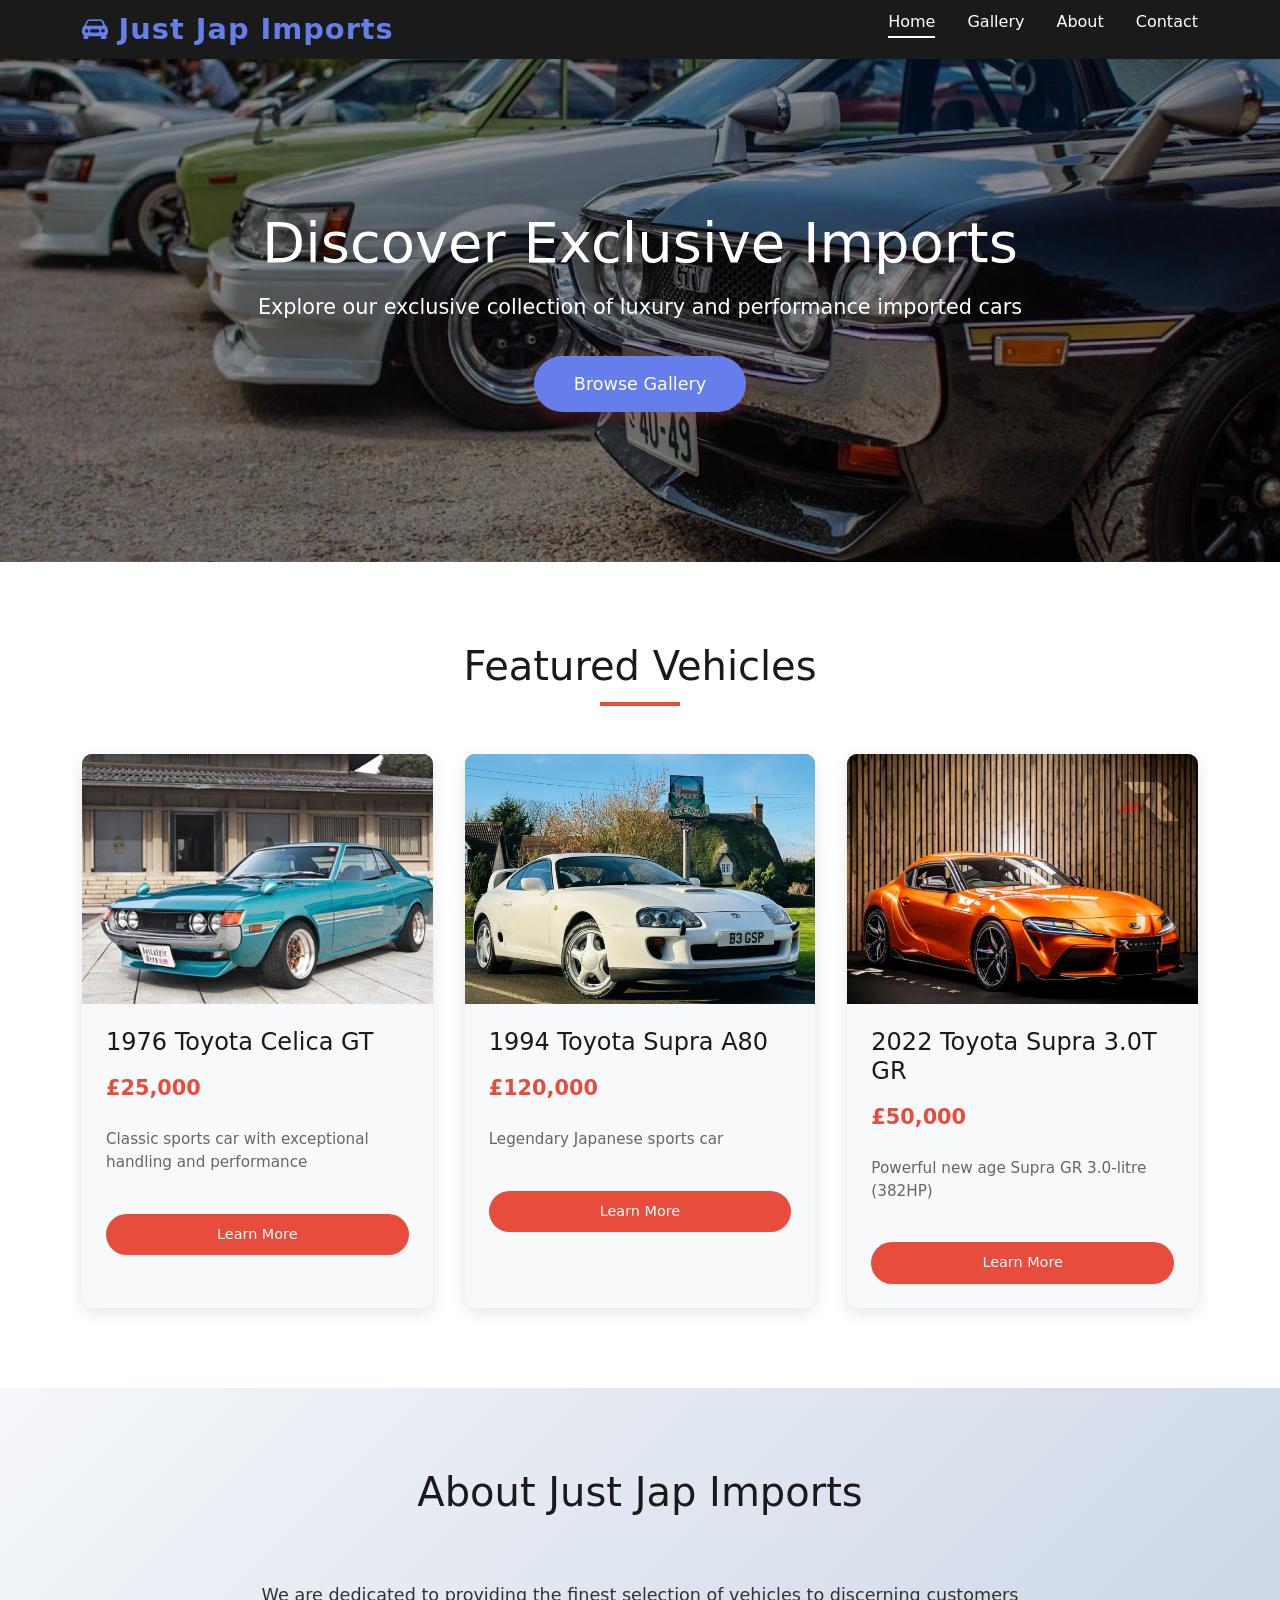
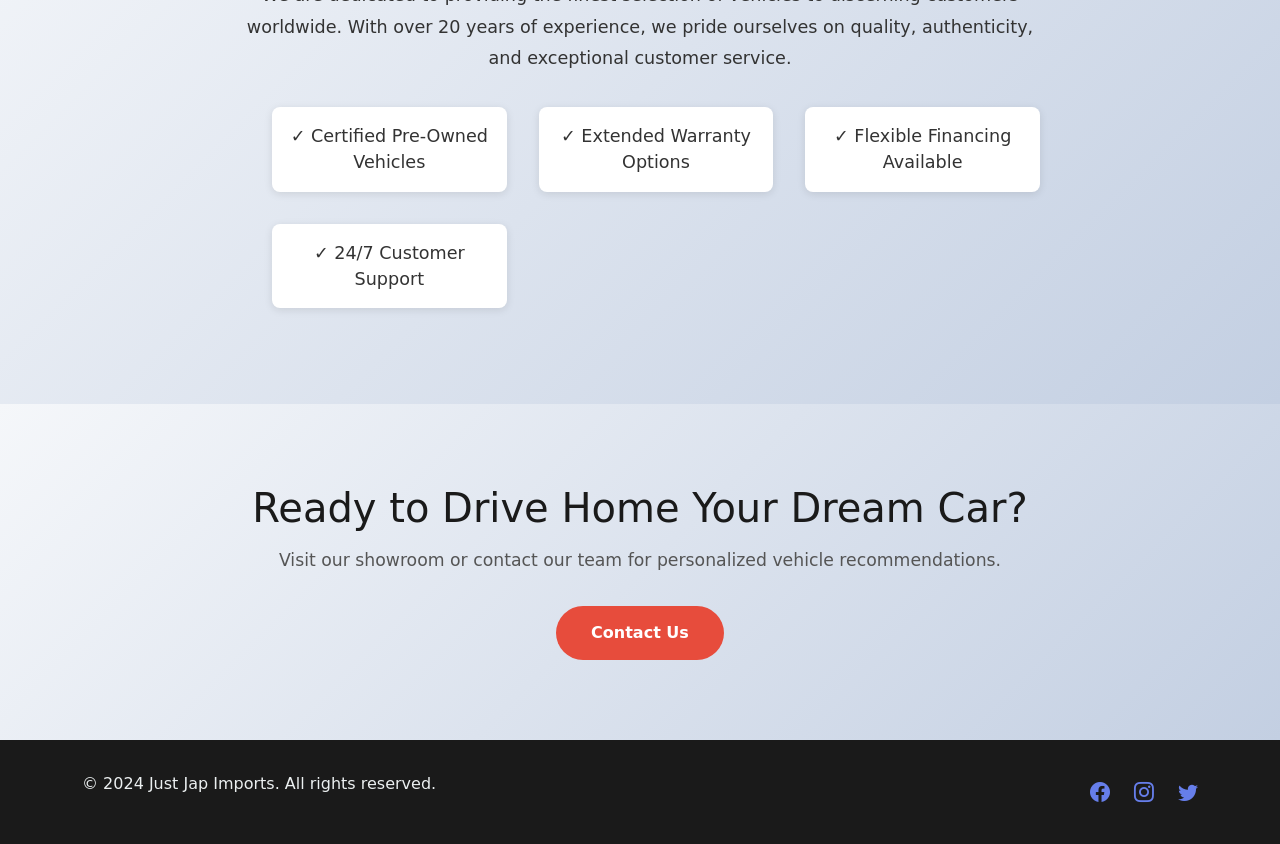
==== index.html @ 2c08352d "Initial commit" ====
<!DOCTYPE html>
<html lang="en">
<head>
    <meta charset="UTF-8">
    <meta name="viewport" content="width=device-width, initial-scale=1.0">
    <title>Just Jap Imports</title>
    <link rel="stylesheet" href="styles.css">
    <link href="https://cdn.jsdelivr.net/npm/bootstrap@5.3.8/dist/css/bootstrap.min.css" rel="stylesheet">
    <link rel="stylesheet" href="https://cdn.jsdelivr.net/npm/bootstrap-icons@1.11.3/font/bootstrap-icons.css">
</head>
<body>
    <nav class="navbar">
        <div class="container nav-wrap">
            <div class="logo"><i class="bi bi-car-front-fill"></i> Just Jap Imports</div>

            <button class="nav-toggle" type="button" aria-label="Toggle navigation">
                <i class="bi bi-list"></i>
            </button>

            <ul class="nav-links">
                <li><a href="index.html" class="active">Home</a></li>
                <li><a href="gallery.html">Gallery</a></li>
                <li><a href="#about">About</a></li>
                <li><a href="contact.html">Contact</a></li>
            </ul>
        </div>
    </nav>

    <section id="home" class="hero">
        <div class="hero-content">
            <h1>Discover Exclusive Imports</h1>
            <p>Explore our exclusive collection of luxury and performance imported cars</p>
            <a href="gallery.html" class="cta-button">Browse Gallery</a>
        </div>
    </section>

    <section class="cars">
        <div class="container">
            <h2>Featured Vehicles</h2>
            <div class="cars-grid">
                <div class="car-card">
                    <div class="car-image sports"></div>
                    <h3>1976 Toyota Celica GT</h3>
                    <p class="price">£25,000</p>
                    <p class="description">Classic sports car with exceptional handling and performance</p>
                    <a href="contact.html" class="learn-btn">Learn More</a>
                </div>

                <div class="car-card">
                    <div class="car-image sedan"></div>
                    <h3>1994 Toyota Supra A80</h3>
                    <p class="price">£120,000</p>
                    <p class="description">Legendary Japanese sports car</p>
                    <a href="contact.html" class="learn-btn">Learn More</a>
                </div>

                <div class="car-card">
                    <div class="car-image suv"></div>
                    <h3>2022 Toyota Supra 3.0T GR</h3>
                    <p class="price">£50,000</p>
                    <p class="description">Powerful new age Supra GR 3.0-litre (382HP) </p>
                    <a href="contact.html" class="learn-btn">Learn More</a>
                </div>
            </div>
        </div>
    </section>

    <section id="about" class="about">
        <div class="container">
            <h2>About Just Jap Imports</h2>
            <div class="about-content">
                <p>We are dedicated to providing the finest selection of vehicles to discerning customers worldwide. With over 20 years of experience, we pride ourselves on quality, authenticity, and exceptional customer service.</p>
                <ul class="features">
                    <li>✓ Certified Pre-Owned Vehicles</li>
                    <li>✓ Extended Warranty Options</li>
                    <li>✓ Flexible Financing Available</li>
                    <li>✓ 24/7 Customer Support</li>
                </ul>
            </div>
        </div>
    </section>

    <section class="contact-cta">
        <div class="container">
            <h2>Ready to Drive Home Your Dream Car?</h2>
            <p>Visit our showroom or contact our team for personalized vehicle recommendations.</p>
            <div class="cta-row">
                <a href="contact.html" class="secondary-button">Contact Us</a>
            </div>
        </div>
    </section>

    <footer class="footer">
        <div class="container">
            <p>&copy; 2024 Just Jap Imports. All rights reserved.</p>
            <div class="social-links">
                <a href="#" aria-label="Facebook" title="Facebook"><i class="bi bi-facebook" aria-hidden="true"></i></a>
                <a href="#" aria-label="Instagram" title="Instagram"><i class="bi bi-instagram" aria-hidden="true"></i></a>
                <a href="#" aria-label="Twitter" title="Twitter"><i class="bi bi-twitter" aria-hidden="true"></i></a>
            </div>
        </div>
    </footer>

    <script>
        const navToggle = document.querySelector('.nav-toggle');
        const navLinks = document.querySelector('.nav-links');

        if (navToggle && navLinks) {
            navToggle.addEventListener('click', () => {
                navLinks.classList.toggle('open');
            });
        }
    </script>

</body>
</html>
---- styles.css ----
/* ============================================
   Global Styles & Reset
   ============================================ */
* {
    margin: 0;
    padding: 0;
    box-sizing: border-box;
}

body {
    font-family: 'Segoe UI', Tahoma, Geneva, Verdana, sans-serif;
    line-height: 1.6;
    color: #333;
    background-color: #f8f9fa;
}

html {
    scroll-behavior: smooth;
}

.container {
    max-width: 1200px;
    margin: 0 auto;
    padding: 0 20px;
}

/* ============================================
   Navigation Bar
   ============================================ */
.navbar {
    background-color: #1a1a1a;
    padding: 1rem 0;
    position: sticky;
    top: 0;
    z-index: 100;
    box-shadow: 0 2px 10px rgba(0, 0, 0, 0.1);
}

.navbar .container {
    display: flex;
    justify-content: space-between;
    align-items: center;
}

.nav-wrap {
    position: relative;
}

.logo {
    font-size: 1.8rem;
    font-weight: bold;
    color: #667eea;
    letter-spacing: 1px;
    display: flex;
    align-items: center;
    gap: 0.6rem;
}

.logo i {
    font-size: 1.6rem;
    color: #667eea;
}

.nav-toggle {
    display: none;
    background: transparent;
    border: 1px solid rgba(255,255,255,0.5);
    color: #fff;
    font-size: 1.8rem;
    border-radius: 6px;
    width: 44px;
    height: 44px;
    padding: 0;
    cursor: pointer;
}

.nav-links {
    display: flex;
    list-style: none;
    gap: 2rem;
}

.nav-links a {
    color: #fff;
    text-decoration: none;
    font-weight: 500;
    transition: color 0.3s ease;
}

.nav-links a:hover {
    color: #667eea;
}

/* ============================================
   Hero Section
   ============================================ */
.hero {
    background-image: linear-gradient(rgba(0, 0, 0, 0.42), rgba(0, 0, 0, 0.42)), url("images/banner.jpg");
    background-position: center;
    background-size: cover;
    background-repeat: no-repeat;
    color: white;
    padding: 150px 20px;
    text-align: center;
    min-height: 500px;
    display: flex;
    align-items: center;
    justify-content: center;
}

.hero-content h1 {
    font-size: 3.5rem;
    margin-bottom: 1rem;
    animation: slideDown 0.8s ease;
}

.hero-content p {
    font-size: 1.3rem;
    margin-bottom: 2rem;
    opacity: 0.95;
    animation: slideUp 0.8s ease 0.2s both;
}

.cta-button {
    background-color: #667eea;
    color: white;
    border: none;
    padding: 15px 40px;
    font-size: 1.1rem;
    border-radius: 50px;
    cursor: pointer;
    transition: all 0.3s ease;
    box-shadow: 0 4px 15px rgba(231, 76, 60, 0.3);
    animation: slideUp 0.8s ease 0.4s both;
}

.cta-button:hover {
    background-color: #667eea;
    transform: translateY(-3px);
    box-shadow: 0 6px 20px #667eea;
}

/* ============================================
   Featured Cars Section
   ============================================ */
.cars {
    padding: 80px 0;
    background-color: #fff;
}

.cars h2,
.about h2,
.contact h2 {
    text-align: center;
    font-size: 2.5rem;
    margin-bottom: 3rem;
    color: #1a1a1a;
    position: relative;
    padding-bottom: 1rem;
}

.cars h2::after {
    content: '';
    width: 80px;
    height: 4px;
    background-color: #e74c3c;
    position: absolute;
    bottom: 0;
    left: 50%;
    transform: translateX(-50%);
}

.cars-grid {
    display: grid;
    grid-template-columns: repeat(auto-fit, minmax(300px, 1fr));
    gap: 2rem;
}

.car-card {
    background: #f8f9fa;
    border-radius: 10px;
    overflow: hidden;
    transition: all 0.3s ease;
    box-shadow: 0 5px 15px rgba(0, 0, 0, 0.1);
}

.car-card:hover {
    transform: translateY(-10px);
    box-shadow: 0 10px 30px rgba(0, 0, 0, 0.15);
}

.car-image {
    width: 100%;
    height: 250px;
    background: linear-gradient(135deg, #667eea 0%, #764ba2 100%);
    display: flex;
    align-items: center;
    justify-content: center;
    font-size: 3rem;
    color: white;
    position: relative;
    overflow: hidden;
}

.car-image::before {
    content: '';
    position: absolute;
    inset: 0;
    background: url("images/celicagt.jpg") center / cover no-repeat;
}

.car-image.sedan::before {
    background-image: url("images/1994toyotasupraa80.webp");
}

.car-image.suv::before {
    background-image: url("images/2022supra.webp");
}

.car-card h3 {
    padding: 1.5rem 1.5rem 0.5rem;
    font-size: 1.5rem;
    color: #1a1a1a;
}

.car-card .price {
    padding: 0 1.5rem;
    font-size: 1.3rem;
    font-weight: bold;
    color: #e74c3c;
}

.car-card .description {
    padding: 0.5rem 1.5rem 1.5rem;
    color: #666;
    font-size: 0.95rem;
}

.learn-btn {
    display: inline-block;
    margin: 0 1.5rem 1.5rem;
    padding: 10px 25px;
    background-color: #e74c3c;
    color: white;
    border: none;
    border-radius: 25px;
    cursor: pointer;
    font-size: 0.9rem;
    transition: all 0.3s ease;
    width: calc(100% - 3rem);
    text-align: center;
    text-decoration: none;
}

.learn-btn:hover {
    background-color: #c0392b;
    transform: scale(1.05);
}

/* ============================================
   About Section
   ============================================ */
.about {
    padding: 80px 0;
    background: linear-gradient(135deg, #f5f7fa 0%, #c3cfe2 100%);
}

.about h2::after,
.contact h2::after {
    background-color: #667eea;
}

.about-content {
    text-align: center;
    max-width: 800px;
    margin: 0 auto;
}

.about-content p {
    font-size: 1.1rem;
    line-height: 1.8;
    color: #333;
    margin-bottom: 2rem;
}

.features {
    list-style: none;
    display: grid;
    grid-template-columns: repeat(auto-fit, minmax(200px, 1fr));
    gap: 2rem;
    margin-top: 2rem;
}

.features li {
    font-size: 1.1rem;
    color: #333;
    font-weight: 500;
    padding: 1rem;
    background: white;
    border-radius: 8px;
    box-shadow: 0 2px 8px rgba(0, 0, 0, 0.1);
}

/* ============================================
   Contact Section
   ============================================ */
.contact {
    padding: 80px 0;
    background-color: #fff;
}

.contact-content {
    display: grid;
    grid-template-columns: 1fr 1fr;
    gap: 3rem;
    max-width: 1000px;
    margin: 0 auto;
}

.contact-form {
    display: flex;
    flex-direction: column;
    gap: 1rem;
}

.contact-form input,
.contact-form textarea {
    padding: 12px 15px;
    border: 2px solid #e8e8e8;
    border-radius: 5px;
    font-family: inherit;
    font-size: 1rem;
    transition: border-color 0.3s ease;
}

.contact-form input:focus,
.contact-form textarea:focus {
    outline: none;
    border-color: #667eea;
}

.submit-btn {
    padding: 12px 30px;
    background-color: #667eea;
    color: white;
    border: none;
    border-radius: 5px;
    font-size: 1.1rem;
    font-weight: bold;
    cursor: pointer;
    transition: all 0.3s ease;
}

.submit-btn:hover {
    background-color: #5568d3;
    transform: translateY(-2px);
    box-shadow: 0 5px 15px rgba(102, 126, 234, 0.3);
}

.contact-info {
    display: flex;
    flex-direction: column;
    gap: 2rem;
}

.info-item h4 {
    font-size: 1.2rem;
    margin-bottom: 0.5rem;
    color: #667eea;
}

.info-item p {
    color: #666;
    font-size: 1rem;
}

/* ============================================
   Footer
   ============================================ */
.footer {
    background-color: #1a1a1a;
    color: #ecf0f1;
    padding: 2rem 0;
    text-align: center;
}

.footer .container {
    display: flex;
    justify-content: space-between;
    align-items: center;
    flex-wrap: wrap;
    gap: 1rem;
}

.social-links {
    display: flex;
    gap: 1.5rem;
}

.social-links a {
    color: #667eea;
    font-size: 1.25rem;
    text-decoration: none;
    transition: color 0.3s ease;
}

.social-links a:hover {
    color: #764ba2;
}

/* ============================================
   Animations
   ============================================ */
@keyframes slideDown {
    from {
        opacity: 0;
        transform: translateY(-30px);
    }
    to {
        opacity: 1;
        transform: translateY(0);
    }
}

@keyframes slideUp {
    from {
        opacity: 0;
        transform: translateY(30px);
    }
    to {
        opacity: 1;
        transform: translateY(0);
    }
}

.nav-links a.active {
    color: #fff;
    border-bottom: 2px solid #fff;
    padding-bottom: 5px;
}

.cta-button,
.secondary-button,
.submit-btn {
    display: inline-block;
    text-decoration: none;
    text-align: center;
}

.contact-cta {
    padding: 80px 0;
    text-align: center;
    background: linear-gradient(135deg, #f5f7fa 0%, #c3cfe2 100%);
}

.contact-cta h2 {
    font-size: 2.5rem;
    margin-bottom: 1rem;
    color: #1a1a1a;
}

.contact-cta p {
    color: #555;
    margin-bottom: 2rem;
    font-size: 1.08rem;
}

.cta-row {
    display: flex;
    justify-content: center;
}

.secondary-button {
    background-color: #e74c3c;
    color: white;
    padding: 15px 35px;
    border-radius: 50px;
    font-weight: 600;
    transition: all 0.3s ease;
}

.secondary-button:hover {
    background-color: #c0392b;
    transform: translateY(-3px);
}

.page-header {
    background: linear-gradient(135deg, #667eea 0%, #764ba2 100%);
    color: white;
    padding: 100px 20px 80px;
    text-align: center;
}

.page-header h1 {
    font-size: 3rem;
    margin-bottom: 0.75rem;
}

.page-header p {
    font-size: 1.1rem;
    opacity: 0.95;
}

.gallery-page {
    padding: 80px 0;
    background-color: #fff;
}

.gallery-grid {
    display: grid;
    grid-template-columns: repeat(auto-fit, minmax(300px, 1fr));
    gap: 2rem;
}

.gallery-card {
    background: #f8f9fa;
    border-radius: 12px;
    overflow: hidden;
    box-shadow: 0 5px 15px rgba(0, 0, 0, 0.08);
}

.gallery-card .car-image {
    height: 220px;
}

.contact-page {
    padding: 80px 0;
    background-color: #fff;
}

.contact-page .contact-content {
    display: grid;
    grid-template-columns: 1.1fr 0.9fr;
    gap: 3rem;
    max-width: 1000px;
    margin: 0 auto;
}

.contact-page .info-item {
    background: #f8f9fa;
    padding: 1.5rem;
    border-radius: 10px;
    box-shadow: 0 3px 12px rgba(0, 0, 0, 0.05);
}

.contact-page .location-card {
    padding: 2rem;
    background: linear-gradient(135deg, #f5f7fa 0%, #c3cfe2 100%);
    border-radius: 12px;
}

.contact-page .phone-number {
    font-size: 1.7rem;
    font-weight: 700;
    color: #1a1a1a;
    margin-top: 0.5rem;
}

.contact-page .location-details {
    margin-top: 0.75rem;
    color: #444;
    line-height: 1.8;
}

@media (max-width: 768px) {
    .navbar .container {
        flex-direction: row;
        gap: 1rem;
        flex-wrap: wrap;
    }

    .nav-toggle {
        display: inline-flex;
        align-items: center;
        justify-content: center;
    }

    .nav-links {
        display: none;
        width: 100%;
        flex-direction: column;
        gap: 0.8rem;
        padding-top: 0.5rem;
        text-align: center;
    }

    .nav-links.open {
        display: flex;
    }

    .hero-content h1 {
        font-size: 2rem;
    }

    .hero-content p {
        font-size: 1rem;
    }

    .hero {
        padding: 80px 20px;
        min-height: 350px;
    }

    .cars-grid,
    .gallery-grid {
        grid-template-columns: 1fr;
    }

    .contact-content,
    .contact-page .contact-content {
        grid-template-columns: 1fr;
        gap: 2rem;
    }

    .cars h2,
    .about h2,
    .contact h2,
    .contact-cta h2 {
        font-size: 2rem;
    }

    .footer .container {
        flex-direction: column;
    }
}

@media (max-width: 480px) {
    .logo {
        font-size: 1.3rem;
    }

    .nav-links {
        flex-direction: column;
        gap: 0.5rem;
    }

    .hero-content h1 {
        font-size: 1.5rem;
    }

    .cta-button,
    .secondary-button {
        padding: 10px 25px;
        font-size: 0.9rem;
    }

    .page-header h1 {
        font-size: 2.2rem;
    }
}
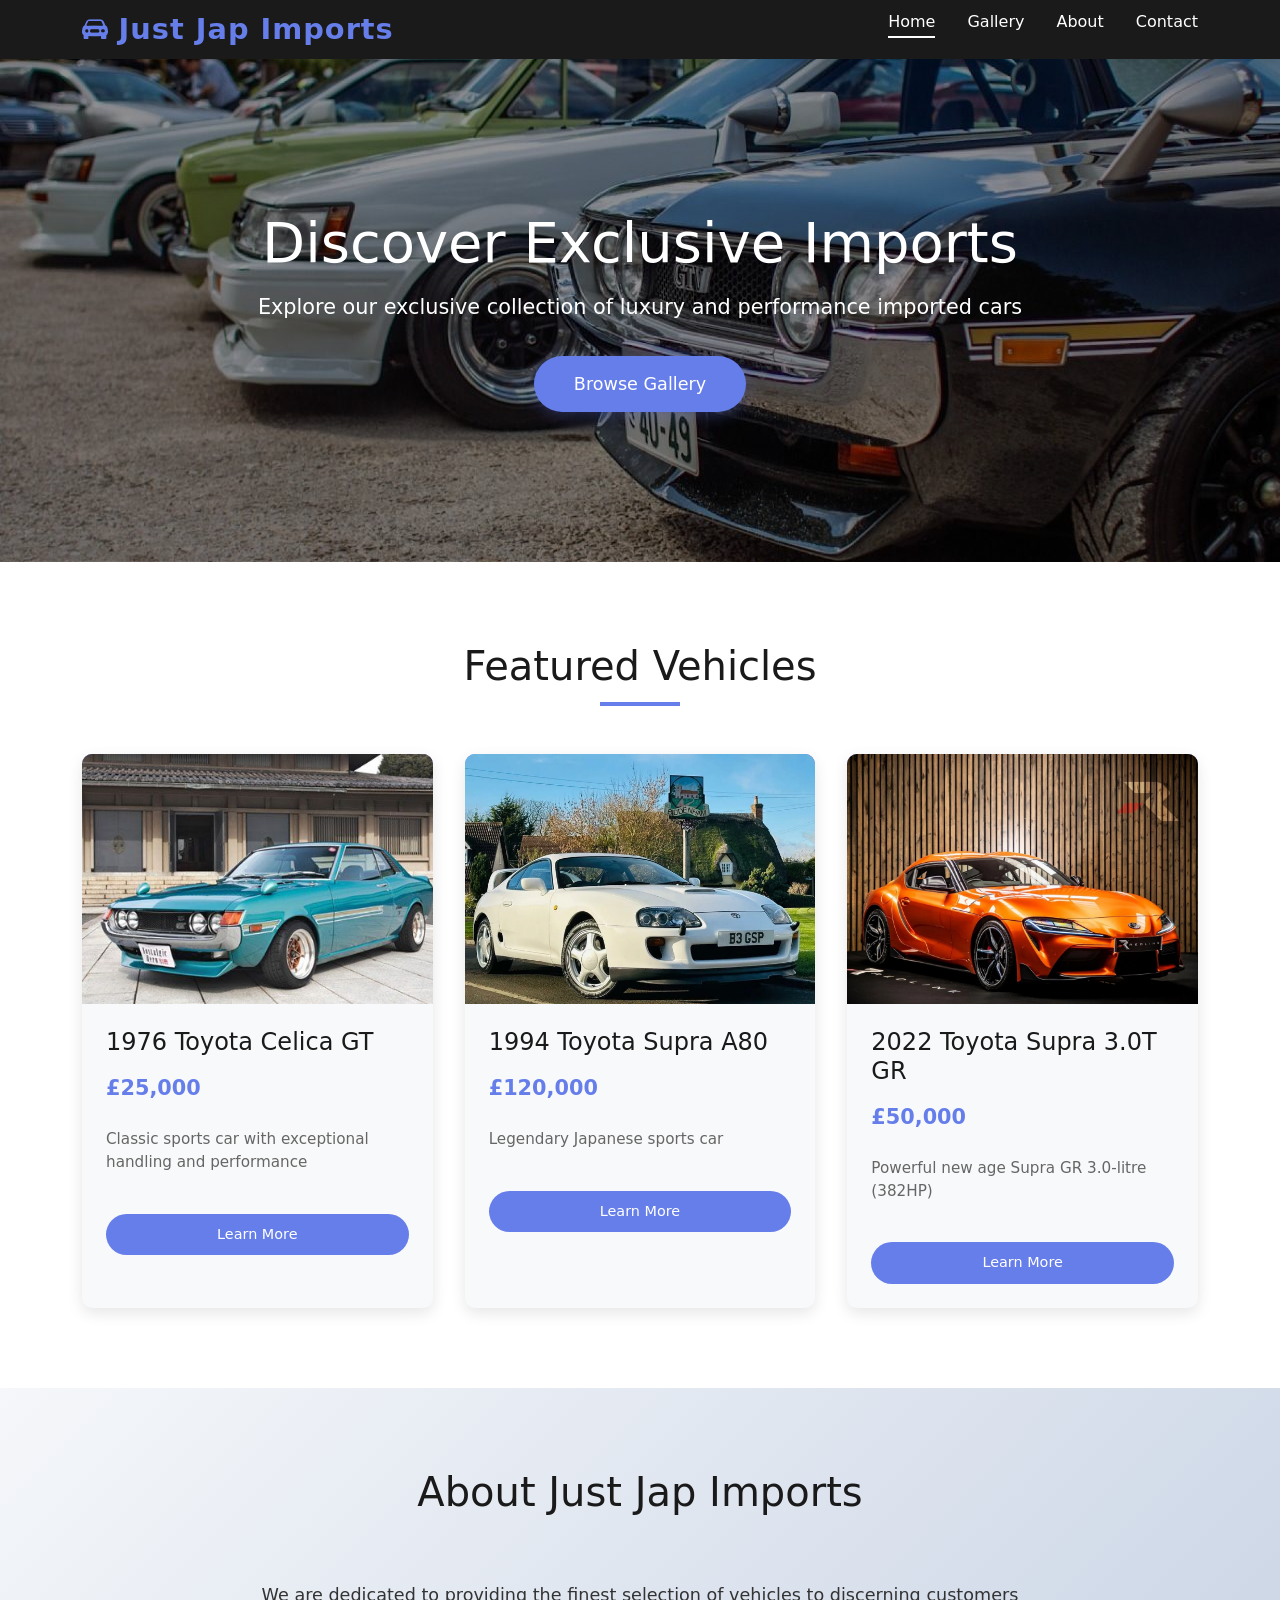
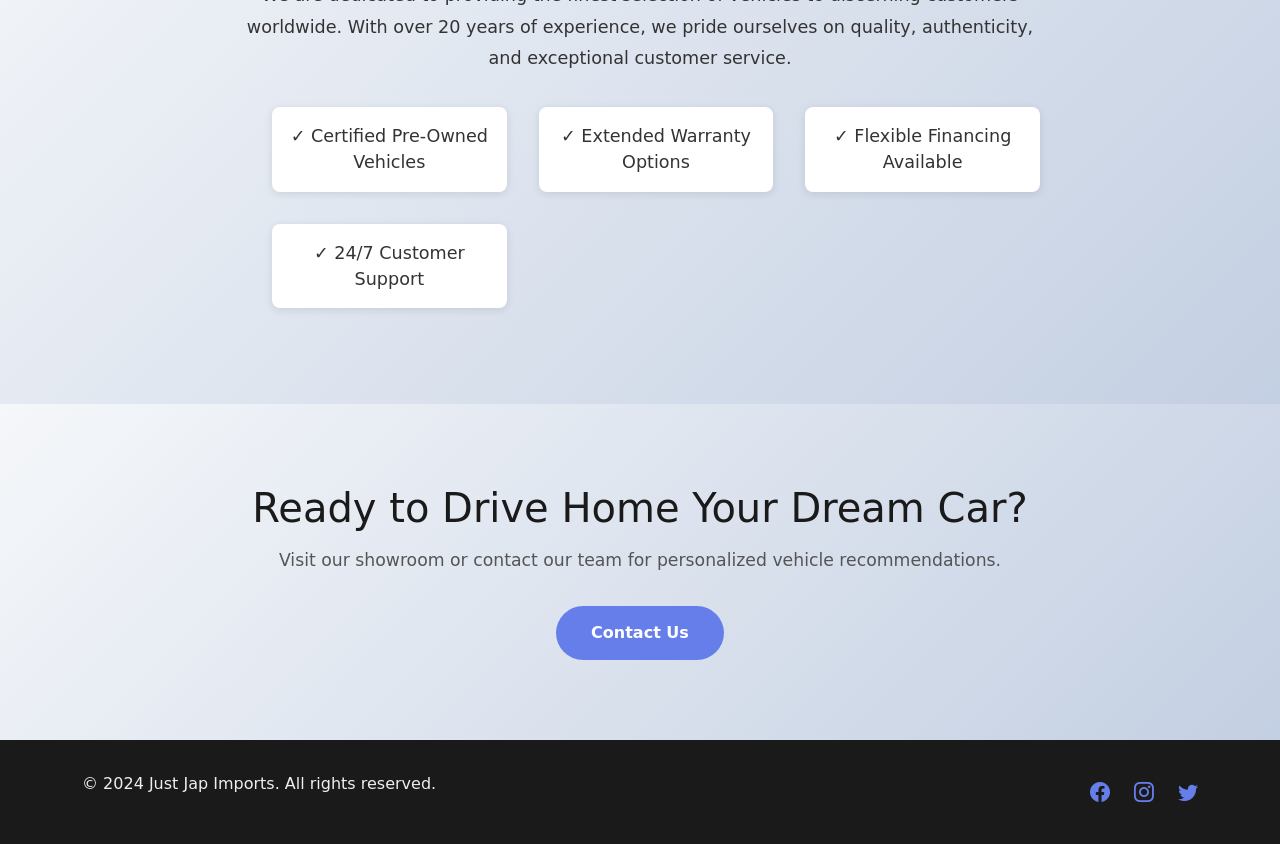
==== commit ed849a5c: "updated gallery to house rotating images" ====
--- a/index.html
+++ b/index.html
@@ -13,9 +13,10 @@
         <div class="container nav-wrap">
             <div class="logo"><i class="bi bi-car-front-fill"></i> Just Jap Imports</div>
 
-            <button class="nav-toggle" type="button" aria-label="Toggle navigation">
+            <input class="nav-toggle-input" type="checkbox" id="nav-toggle-home">
+            <label class="nav-toggle" for="nav-toggle-home" aria-label="Toggle navigation">
                 <i class="bi bi-list"></i>
-            </button>
+            </label>
 
             <ul class="nav-links">
                 <li><a href="index.html" class="active">Home</a></li>
@@ -101,16 +102,5 @@
         </div>
     </footer>
 
-    <script>
-        const navToggle = document.querySelector('.nav-toggle');
-        const navLinks = document.querySelector('.nav-links');
-
-        if (navToggle && navLinks) {
-            navToggle.addEventListener('click', () => {
-                navLinks.classList.toggle('open');
-            });
-        }
-    </script>
-
 </body>
 </html>
--- a/styles.css
+++ b/styles.css
@@ -72,6 +72,10 @@
     height: 44px;
     padding: 0;
     cursor: pointer;
+}
+
+.nav-toggle-input {
+    display: none;
 }
 
 .nav-links {
@@ -130,7 +134,7 @@
     border-radius: 50px;
     cursor: pointer;
     transition: all 0.3s ease;
-    box-shadow: 0 4px 15px rgba(231, 76, 60, 0.3);
+    box-shadow: 0 4px 15px rgba(102, 126, 234, 0.3);
     animation: slideUp 0.8s ease 0.4s both;
 }
 
@@ -163,7 +167,7 @@
     content: '';
     width: 80px;
     height: 4px;
-    background-color: #e74c3c;
+    background-color: #667eea;
     position: absolute;
     bottom: 0;
     left: 50%;
@@ -217,6 +221,141 @@
     background-image: url("images/2022supra.webp");
 }
 
+.velocity-sports::before {
+    display: none;
+}
+
+.velocity-sports {
+    cursor: pointer;
+}
+
+.rotation-control {
+    position: absolute;
+    top: 50%;
+    z-index: 2;
+    width: 38px;
+    height: 38px;
+    border: 1px solid rgba(255, 255, 255, 0.8);
+    border-radius: 50%;
+    background: rgba(26, 26, 26, 0.65);
+    color: #fff;
+    font-size: 1.5rem;
+    line-height: 1;
+    cursor: pointer;
+    display: none;
+    transform: translateY(-50%);
+    transition: background-color 0.3s ease, color 0.3s ease;
+}
+
+.rotation-control:hover,
+.rotation-control:focus-visible {
+    background: #667eea;
+    color: #fff;
+    outline: none;
+}
+
+.rotation-prev {
+    left: 12px;
+}
+
+.rotation-next {
+    right: 12px;
+}
+
+.gallery-radio {
+    display: none;
+}
+
+.gallery-radio:checked ~ .rotation-image {
+    opacity: 0;
+}
+
+.gallery-radio:checked ~ .rotation-image.image-1,
+.gallery-radio:checked ~ .rotation-image.image-2,
+.gallery-radio:checked ~ .rotation-image.image-3,
+.gallery-radio:checked ~ .rotation-image.image-4,
+.gallery-radio:checked ~ .rotation-image.image-5,
+.gallery-radio:checked ~ .rotation-image.image-6 {
+    opacity: 0;
+}
+
+#velocity-1:checked ~ .image-1,
+#velocity-2:checked ~ .image-2,
+#velocity-3:checked ~ .image-3,
+#velocity-4:checked ~ .image-4,
+#velocity-5:checked ~ .image-5,
+#sedan-1:checked ~ .image-1,
+#sedan-2:checked ~ .image-2,
+#sedan-3:checked ~ .image-3,
+#sedan-4:checked ~ .image-4,
+#sedan-5:checked ~ .image-5,
+#sedan-6:checked ~ .image-6 {
+    opacity: 1;
+}
+
+#suv-1:checked ~ .image-1,
+#suv-2:checked ~ .image-2,
+#suv-3:checked ~ .image-3,
+#suv-4:checked ~ .image-4,
+#suv-5:checked ~ .image-5,
+#suv-6:checked ~ .image-6 {
+    opacity: 1;
+}
+
+#velocity-1:checked ~ .next-1,
+#velocity-2:checked ~ .next-2,
+#velocity-3:checked ~ .next-3,
+#velocity-4:checked ~ .next-4,
+#velocity-5:checked ~ .next-5,
+#velocity-1:checked ~ .prev-1,
+#velocity-2:checked ~ .prev-2,
+#velocity-3:checked ~ .prev-3,
+#velocity-4:checked ~ .prev-4,
+#velocity-5:checked ~ .prev-5,
+#sedan-1:checked ~ .next-1,
+#sedan-2:checked ~ .next-2,
+#sedan-3:checked ~ .next-3,
+#sedan-4:checked ~ .next-4,
+#sedan-5:checked ~ .next-5,
+#sedan-6:checked ~ .next-6,
+#sedan-1:checked ~ .prev-1,
+#sedan-2:checked ~ .prev-2,
+#sedan-3:checked ~ .prev-3,
+#sedan-4:checked ~ .prev-4,
+#sedan-5:checked ~ .prev-5,
+#sedan-6:checked ~ .prev-6 {
+    display: block;
+}
+
+#suv-1:checked ~ .next-1,
+#suv-2:checked ~ .next-2,
+#suv-3:checked ~ .next-3,
+#suv-4:checked ~ .next-4,
+#suv-5:checked ~ .next-5,
+#suv-6:checked ~ .next-6,
+#suv-1:checked ~ .prev-1,
+#suv-2:checked ~ .prev-2,
+#suv-3:checked ~ .prev-3,
+#suv-4:checked ~ .prev-4,
+#suv-5:checked ~ .prev-5,
+#suv-6:checked ~ .prev-6 {
+    display: block;
+}
+
+.rotation-image {
+    position: absolute;
+    inset: 0;
+    width: 100%;
+    height: 100%;
+    object-fit: cover;
+    opacity: 0;
+    transition: opacity 0.4s ease;
+}
+
+.rotation-image.active {
+    opacity: 1;
+}
+
 .car-card h3 {
     padding: 1.5rem 1.5rem 0.5rem;
     font-size: 1.5rem;
@@ -227,7 +366,7 @@
     padding: 0 1.5rem;
     font-size: 1.3rem;
     font-weight: bold;
-    color: #e74c3c;
+    color: #667eea;
 }
 
 .car-card .description {
@@ -240,7 +379,7 @@
     display: inline-block;
     margin: 0 1.5rem 1.5rem;
     padding: 10px 25px;
-    background-color: #e74c3c;
+    background-color: #667eea;
     color: white;
     border: none;
     border-radius: 25px;
@@ -253,7 +392,7 @@
 }
 
 .learn-btn:hover {
-    background-color: #c0392b;
+    background-color: #5568d3;
     transform: scale(1.05);
 }
 
@@ -471,7 +610,7 @@
 }
 
 .secondary-button {
-    background-color: #e74c3c;
+    background-color: #667eea;
     color: white;
     padding: 15px 35px;
     border-radius: 50px;
@@ -480,7 +619,7 @@
 }
 
 .secondary-button:hover {
-    background-color: #c0392b;
+    background-color: #5568d3;
     transform: translateY(-3px);
 }
 
@@ -584,7 +723,7 @@
         text-align: center;
     }
 
-    .nav-links.open {
+    .nav-toggle-input:checked ~ .nav-links {
         display: flex;
     }
 
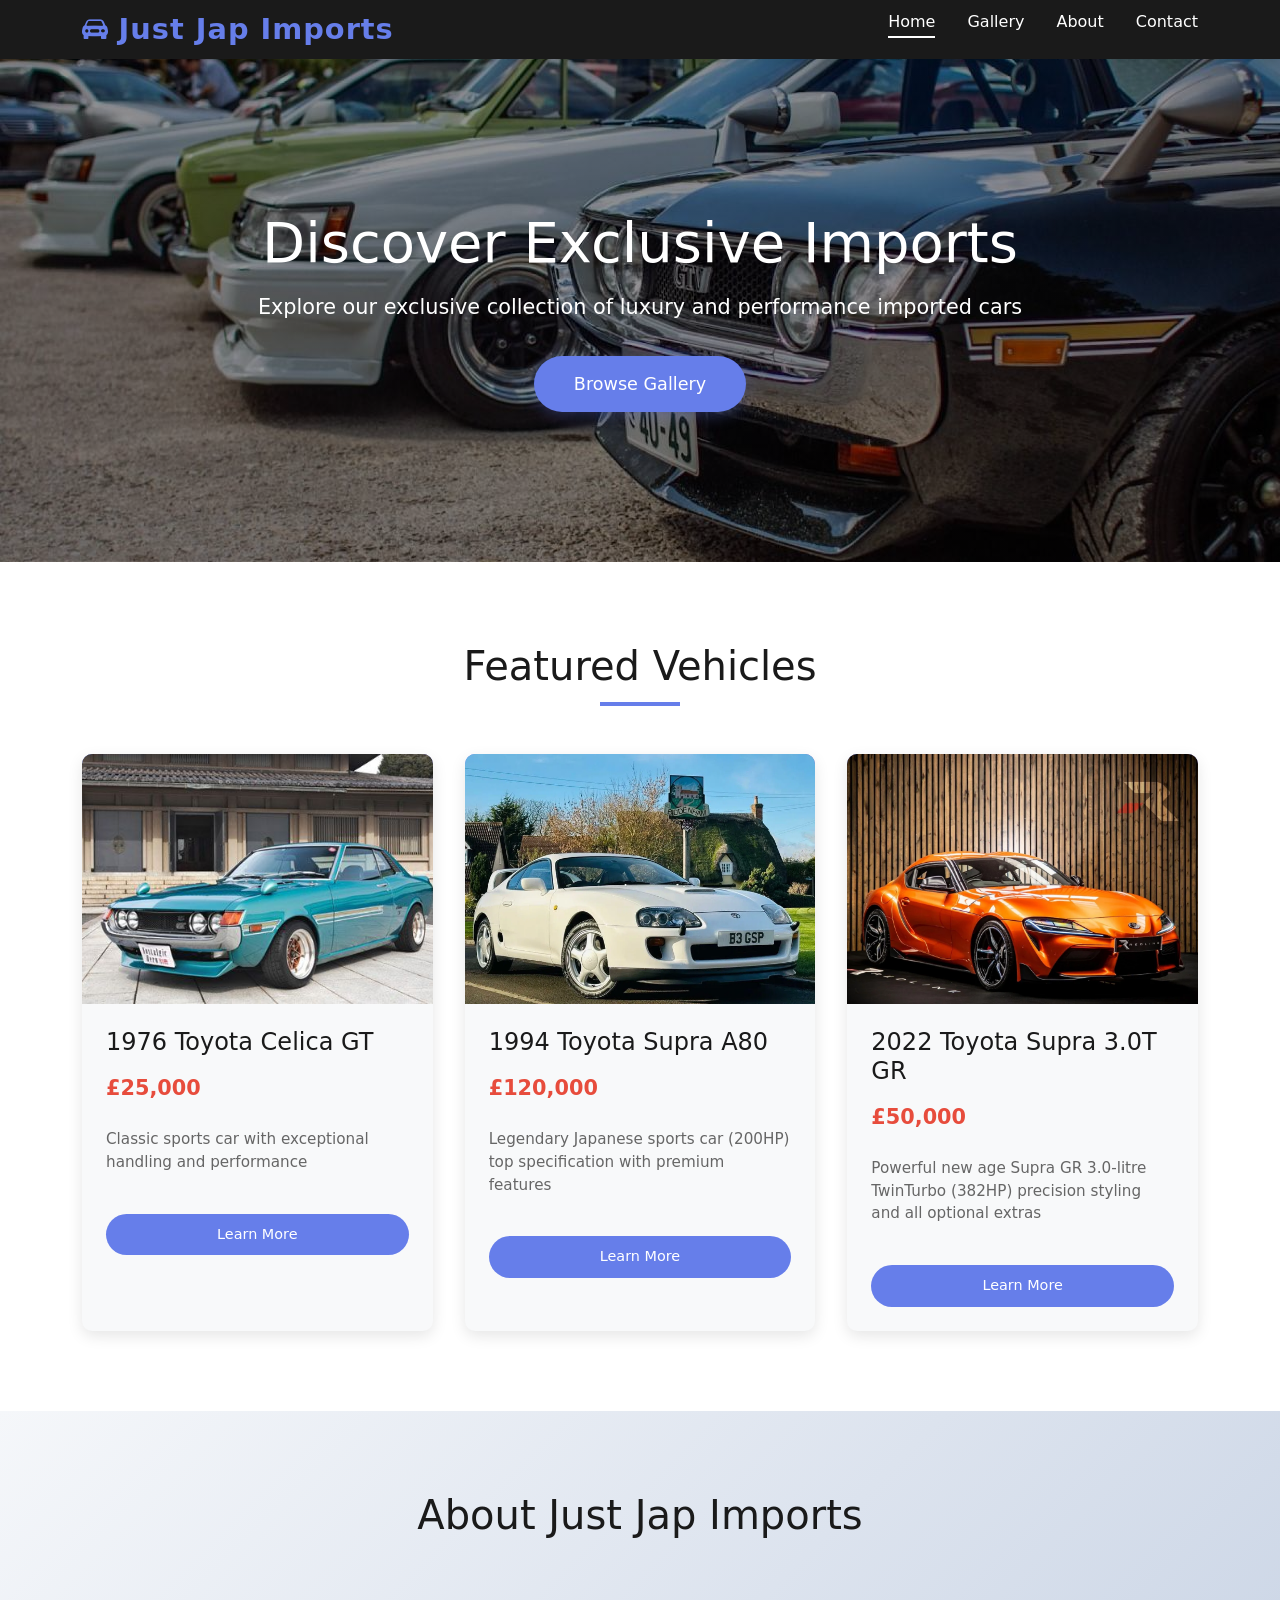
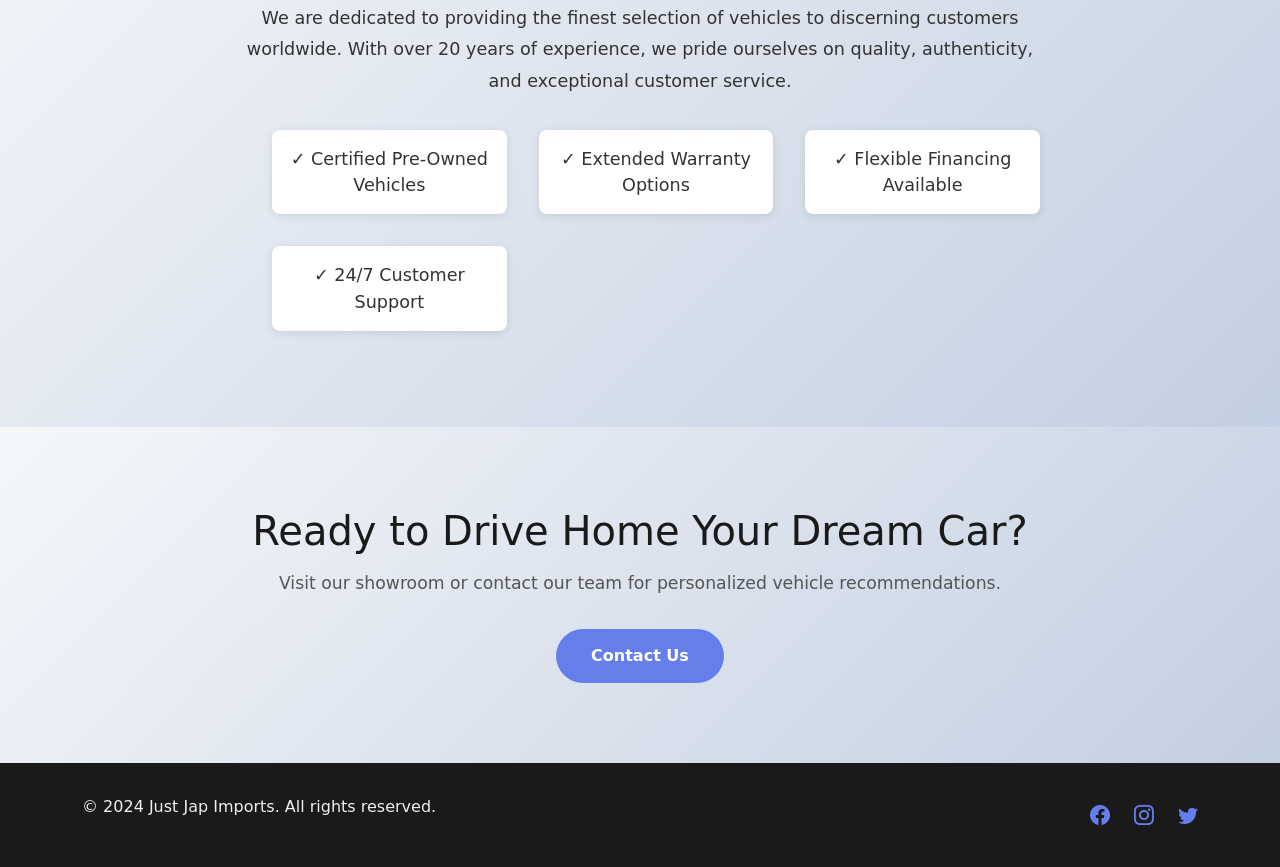
==== commit 0e02e240: "added rotating images in suv class" ====
--- a/index.html
+++ b/index.html
@@ -51,7 +51,7 @@
                     <div class="car-image sedan"></div>
                     <h3>1994 Toyota Supra A80</h3>
                     <p class="price">£120,000</p>
-                    <p class="description">Legendary Japanese sports car</p>
+                    <p class="description">Legendary Japanese sports car (200HP) top specification with premium features</p>
                     <a href="contact.html" class="learn-btn">Learn More</a>
                 </div>
 
@@ -59,7 +59,7 @@
                     <div class="car-image suv"></div>
                     <h3>2022 Toyota Supra 3.0T GR</h3>
                     <p class="price">£50,000</p>
-                    <p class="description">Powerful new age Supra GR 3.0-litre (382HP) </p>
+                    <p class="description">Powerful new age Supra GR 3.0-litre TwinTurbo (382HP) precision styling and all optional extras </p>
                     <a href="contact.html" class="learn-btn">Learn More</a>
                 </div>
             </div>
--- a/styles.css
+++ b/styles.css
@@ -222,6 +222,14 @@
 }
 
 .velocity-sports::before {
+    display: none;
+}
+
+.sedan-gallery::before {
+    display: none;
+}
+
+.suv-gallery::before {
     display: none;
 }
 
@@ -366,7 +374,7 @@
     padding: 0 1.5rem;
     font-size: 1.3rem;
     font-weight: bold;
-    color: #667eea;
+    color: #e74c3c;
 }
 
 .car-card .description {
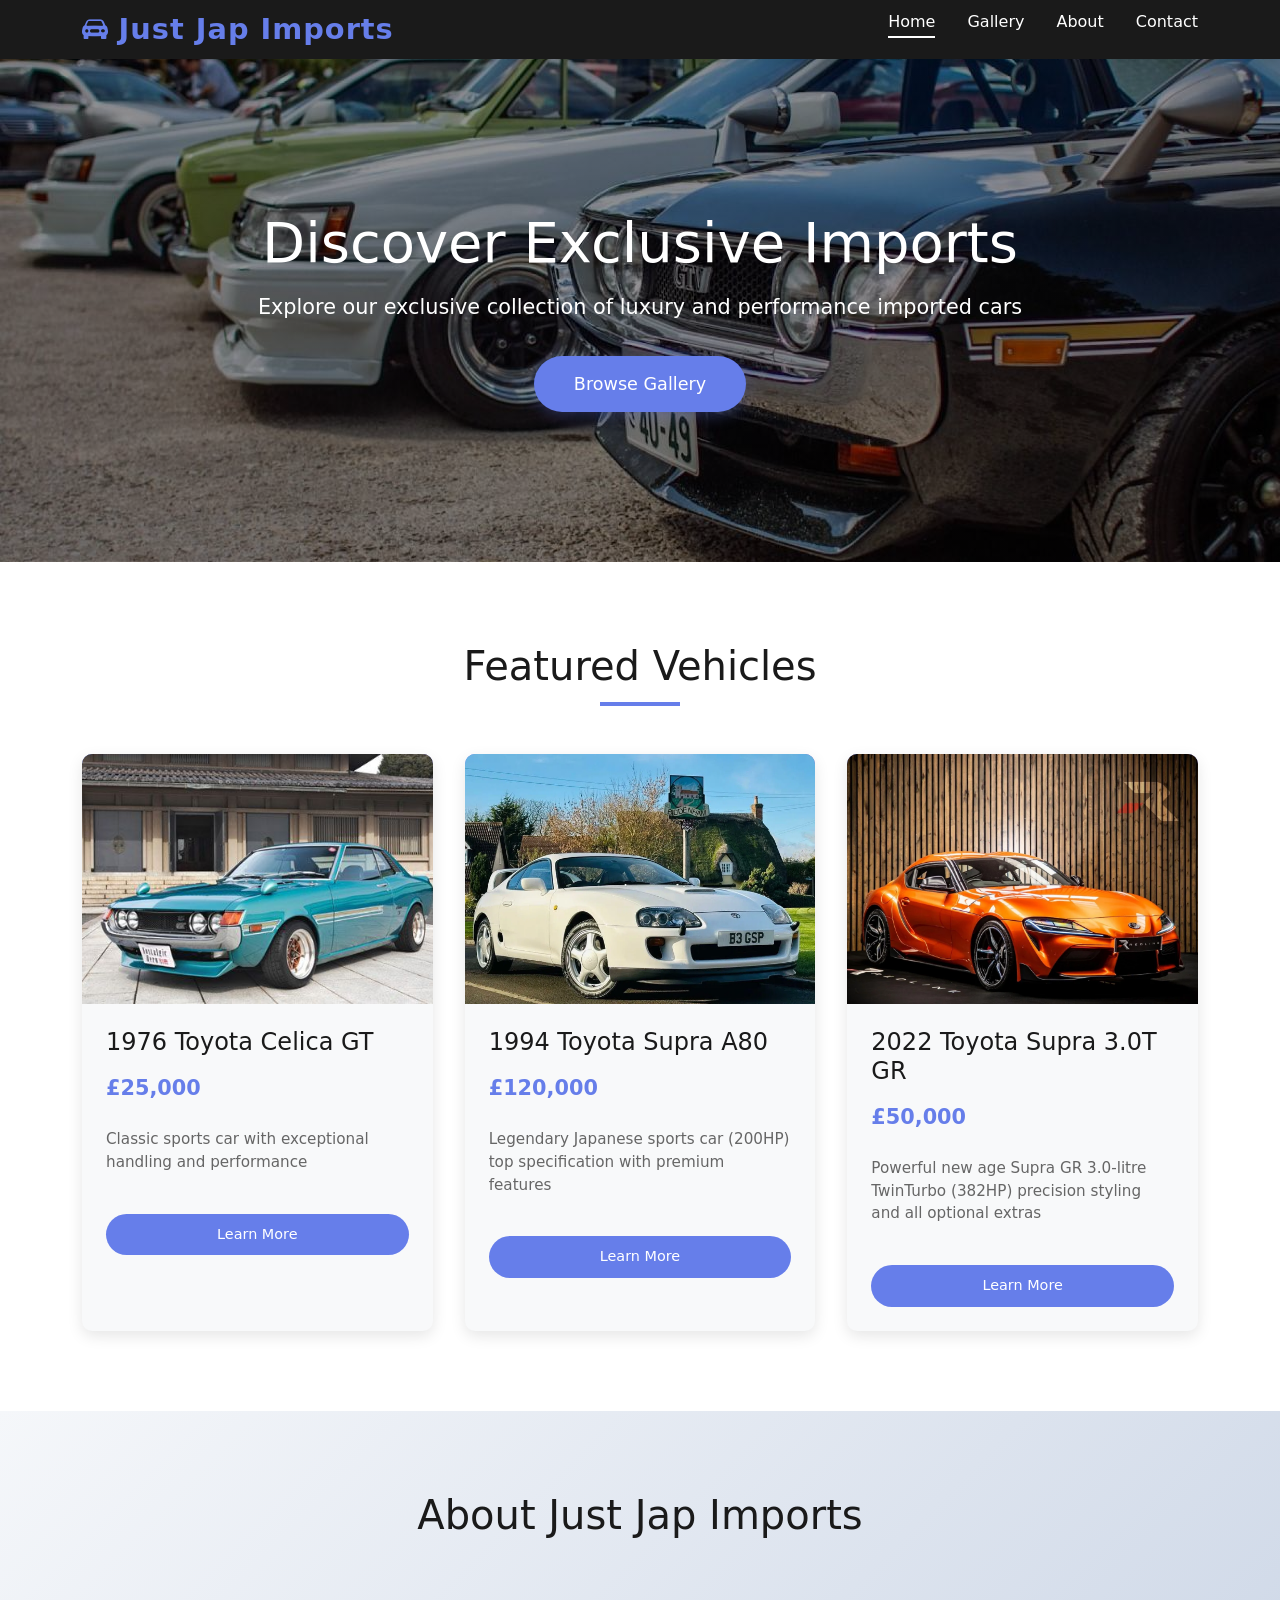
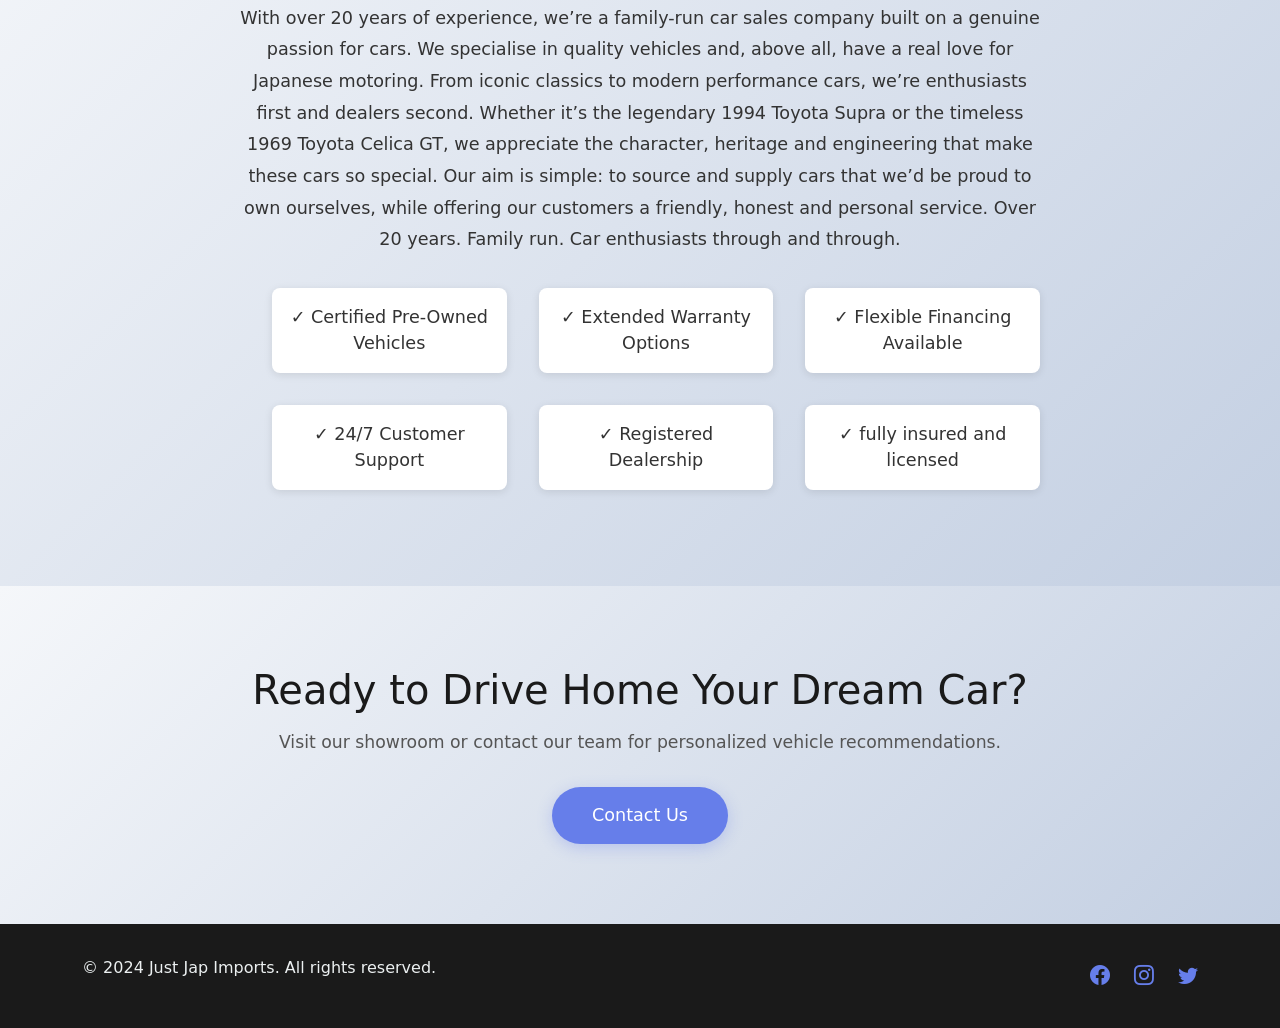
==== commit 9e4d0702: "validation to form added" ====
--- a/index.html
+++ b/index.html
@@ -70,12 +70,17 @@
         <div class="container">
             <h2>About Just Jap Imports</h2>
             <div class="about-content">
-                <p>We are dedicated to providing the finest selection of vehicles to discerning customers worldwide. With over 20 years of experience, we pride ourselves on quality, authenticity, and exceptional customer service.</p>
+                <p>With over 20 years of experience, we’re a family-run car sales company built on a genuine passion for cars. We specialise in quality vehicles and, above all, have a real love for Japanese motoring.
+From iconic classics to modern performance cars, we’re enthusiasts first and dealers second. Whether it’s the legendary 1994 Toyota Supra or the timeless 1969 Toyota Celica GT, we appreciate the character, heritage and engineering that make these cars so special.
+Our aim is simple: to source and supply cars that we’d be proud to own ourselves, while offering our customers a friendly, honest and personal service.
+Over 20 years. Family run. Car enthusiasts through and through.</p>
                 <ul class="features">
                     <li>✓ Certified Pre-Owned Vehicles</li>
                     <li>✓ Extended Warranty Options</li>
                     <li>✓ Flexible Financing Available</li>
                     <li>✓ 24/7 Customer Support</li>
+                    <li>✓ Registered Dealership</li>
+                    <li>✓ fully insured and licensed</li>
                 </ul>
             </div>
         </div>
--- a/styles.css
+++ b/styles.css
@@ -96,8 +96,8 @@
 }
 
 /* ============================================
-   Hero Section
-   ============================================ */
+    Home Page: Hero Section
+    ============================================ */
 .hero {
     background-image: linear-gradient(rgba(0, 0, 0, 0.42), rgba(0, 0, 0, 0.42)), url("images/banner.jpg");
     background-position: center;
@@ -145,8 +145,8 @@
 }
 
 /* ============================================
-   Featured Cars Section
-   ============================================ */
+    Shared: Vehicle Cards and Gallery Controls
+    ============================================ */
 .cars {
     padding: 80px 0;
     background-color: #fff;
@@ -374,7 +374,7 @@
     padding: 0 1.5rem;
     font-size: 1.3rem;
     font-weight: bold;
-    color: #e74c3c;
+    color: #667eea;
 }
 
 .car-card .description {
@@ -405,8 +405,8 @@
 }
 
 /* ============================================
-   About Section
-   ============================================ */
+    Home Page: About Section
+    ============================================ */
 .about {
     padding: 80px 0;
     background: linear-gradient(135deg, #f5f7fa 0%, #c3cfe2 100%);
@@ -449,8 +449,8 @@
 }
 
 /* ============================================
-   Contact Section
-   ============================================ */
+    Contact Page: Form and Contact Information
+    ============================================ */
 .contact {
     padding: 80px 0;
     background-color: #fff;
@@ -522,8 +522,8 @@
 }
 
 /* ============================================
-   Footer
-   ============================================ */
+    Shared: Footer
+    ============================================ */
 .footer {
     background-color: #1a1a1a;
     color: #ecf0f1;
@@ -556,8 +556,8 @@
 }
 
 /* ============================================
-   Animations
-   ============================================ */
+    Shared: Animations and Button Layout
+    ============================================ */
 @keyframes slideDown {
     from {
         opacity: 0;
@@ -594,6 +594,9 @@
     text-align: center;
 }
 
+/* ============================================
+    Home Page: Contact Call to Action
+    ============================================ */
 .contact-cta {
     padding: 80px 0;
     text-align: center;
@@ -618,21 +621,29 @@
 }
 
 .secondary-button {
-    background-color: #667eea;
+   background-color: #667eea;
     color: white;
-    padding: 15px 35px;
+    border: none;
+    padding: 15px 40px;
+    font-size: 1.1rem;
     border-radius: 50px;
-    font-weight: 600;
+    cursor: pointer;
     transition: all 0.3s ease;
+    box-shadow: 0 4px 15px rgba(102, 126, 234, 0.3);
+    animation: slideUp 0.8s ease 0.4s both;
 }
 
 .secondary-button:hover {
-    background-color: #5568d3;
+     background-color: #667eea;
     transform: translateY(-3px);
-}
-
+    box-shadow: 0 6px 20px #667eea;
+}
+
+/* ============================================
+    Gallery and Contact Pages: Page Header
+    ============================================ */
 .page-header {
-    background: linear-gradient(135deg, #667eea 0%, #764ba2 100%);
+    background-image: linear-gradient(rgba(0, 0, 0, 0.42), rgba(0, 0, 0, 0.42)), url("images/banner.jpg");
     color: white;
     padding: 100px 20px 80px;
     text-align: center;
@@ -648,6 +659,9 @@
     opacity: 0.95;
 }
 
+/* ============================================
+    Gallery Page: Vehicle Grid
+    ============================================ */
 .gallery-page {
     padding: 80px 0;
     background-color: #fff;
@@ -670,6 +684,9 @@
     height: 220px;
 }
 
+/* ============================================
+    Contact Page: Contact Layout
+    ============================================ */
 .contact-page {
     padding: 80px 0;
     background-color: #fff;
@@ -709,6 +726,9 @@
     line-height: 1.8;
 }
 
+/* ============================================
+    Shared: Responsive Layout
+    ============================================ */
 @media (max-width: 768px) {
     .navbar .container {
         flex-direction: row;
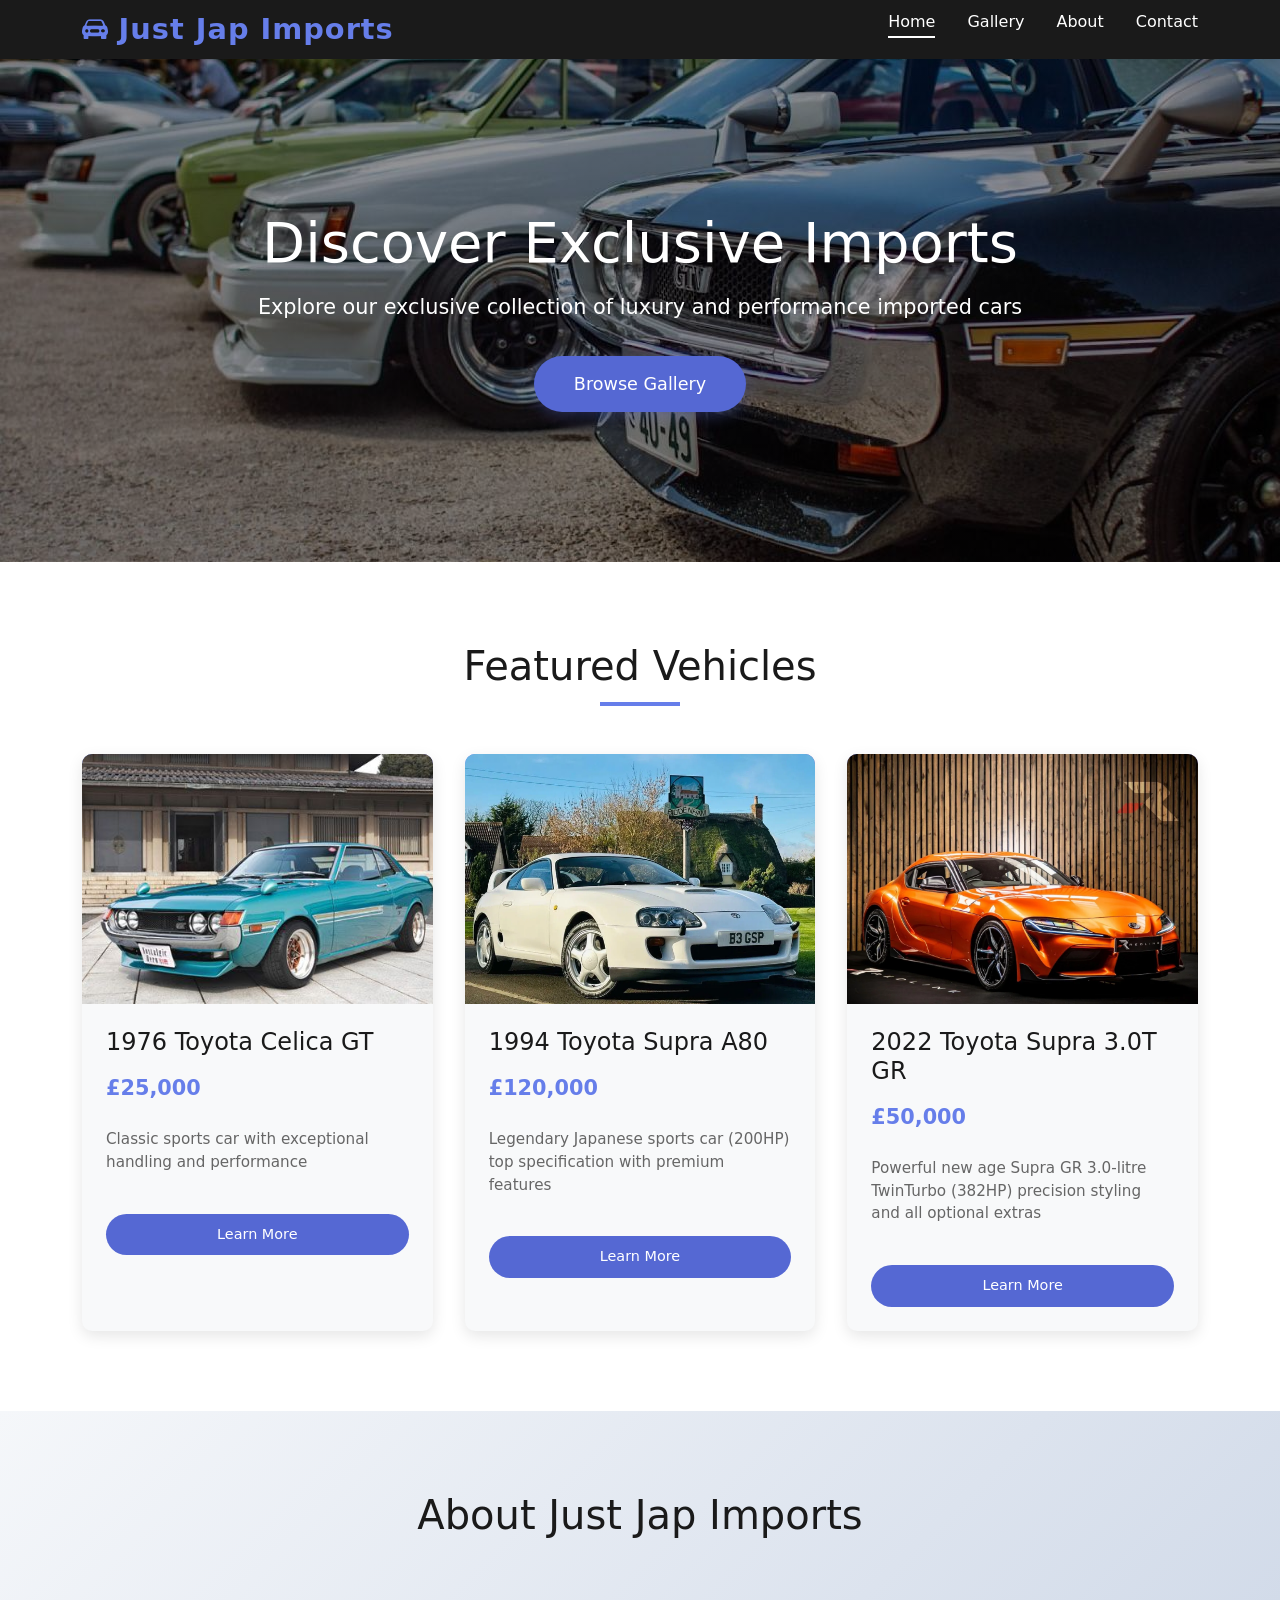
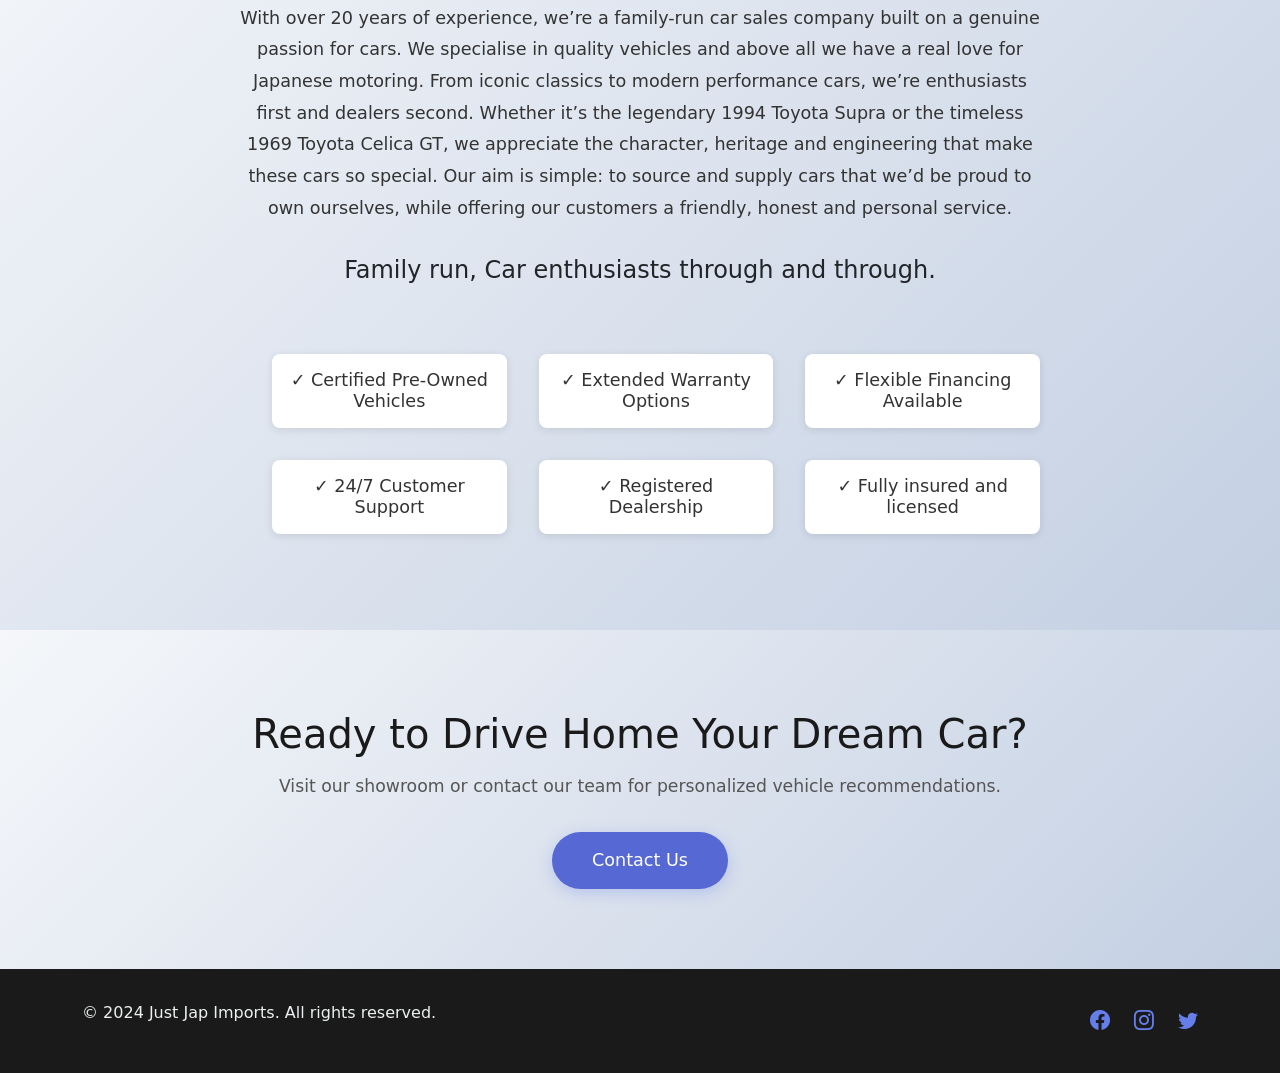
==== commit 3ba58bc1: "readme updated and added in section breaks on HTML documents" ====
--- a/index.html
+++ b/index.html
@@ -9,6 +9,7 @@
     <link rel="stylesheet" href="https://cdn.jsdelivr.net/npm/bootstrap-icons@1.11.3/font/bootstrap-icons.css">
 </head>
 <body>
+    <!-- Shared site navigation -->
     <nav class="navbar">
         <div class="container nav-wrap">
             <div class="logo"><i class="bi bi-car-front-fill"></i> Just Jap Imports</div>
@@ -27,6 +28,7 @@
         </div>
     </nav>
 
+    <!-- Home page hero section -->
     <section id="home" class="hero">
         <div class="hero-content">
             <h1>Discover Exclusive Imports</h1>
@@ -35,6 +37,7 @@
         </div>
     </section>
 
+    <!-- Featured vehicles section -->
     <section class="cars">
         <div class="container">
             <h2>Featured Vehicles</h2>
@@ -66,26 +69,28 @@
         </div>
     </section>
 
+    <!-- About the business section -->
     <section id="about" class="about">
         <div class="container">
             <h2>About Just Jap Imports</h2>
             <div class="about-content">
-                <p>With over 20 years of experience, we’re a family-run car sales company built on a genuine passion for cars. We specialise in quality vehicles and, above all, have a real love for Japanese motoring.
+                <p>With over 20 years of experience, we’re a family-run car sales company built on a genuine passion for cars. We specialise in quality vehicles and above all we have a real love for Japanese motoring.
 From iconic classics to modern performance cars, we’re enthusiasts first and dealers second. Whether it’s the legendary 1994 Toyota Supra or the timeless 1969 Toyota Celica GT, we appreciate the character, heritage and engineering that make these cars so special.
 Our aim is simple: to source and supply cars that we’d be proud to own ourselves, while offering our customers a friendly, honest and personal service.
-Over 20 years. Family run. Car enthusiasts through and through.</p>
+ <br><h4> Family run, Car enthusiasts through and through.<h4><br> </p>
                 <ul class="features">
                     <li>✓ Certified Pre-Owned Vehicles</li>
                     <li>✓ Extended Warranty Options</li>
                     <li>✓ Flexible Financing Available</li>
                     <li>✓ 24/7 Customer Support</li>
                     <li>✓ Registered Dealership</li>
-                    <li>✓ fully insured and licensed</li>
+                    <li>✓ Fully insured and licensed</li>
                 </ul>
             </div>
         </div>
     </section>
 
+    <!-- Contact call-to-action section -->
     <section class="contact-cta">
         <div class="container">
             <h2>Ready to Drive Home Your Dream Car?</h2>
@@ -96,6 +101,7 @@
         </div>
     </section>
 
+    <!-- Shared site footer -->
     <footer class="footer">
         <div class="container">
             <p>&copy; 2024 Just Jap Imports. All rights reserved.</p>
--- a/styles.css
+++ b/styles.css
@@ -126,7 +126,7 @@
 }
 
 .cta-button {
-    background-color: #667eea;
+    background-color: #5568d3;
     color: white;
     border: none;
     padding: 15px 40px;
@@ -139,7 +139,7 @@
 }
 
 .cta-button:hover {
-    background-color: #667eea;
+    background-color: #5568d3;
     transform: translateY(-3px);
     box-shadow: 0 6px 20px #667eea;
 }
@@ -387,7 +387,7 @@
     display: inline-block;
     margin: 0 1.5rem 1.5rem;
     padding: 10px 25px;
-    background-color: #667eea;
+    background-color: #5568d3;
     color: white;
     border: none;
     border-radius: 25px;
@@ -621,7 +621,7 @@
 }
 
 .secondary-button {
-   background-color: #667eea;
+    background-color: #5568d3;
     color: white;
     border: none;
     padding: 15px 40px;
@@ -634,7 +634,7 @@
 }
 
 .secondary-button:hover {
-     background-color: #667eea;
+    background-color: #5568d3;
     transform: translateY(-3px);
     box-shadow: 0 6px 20px #667eea;
 }
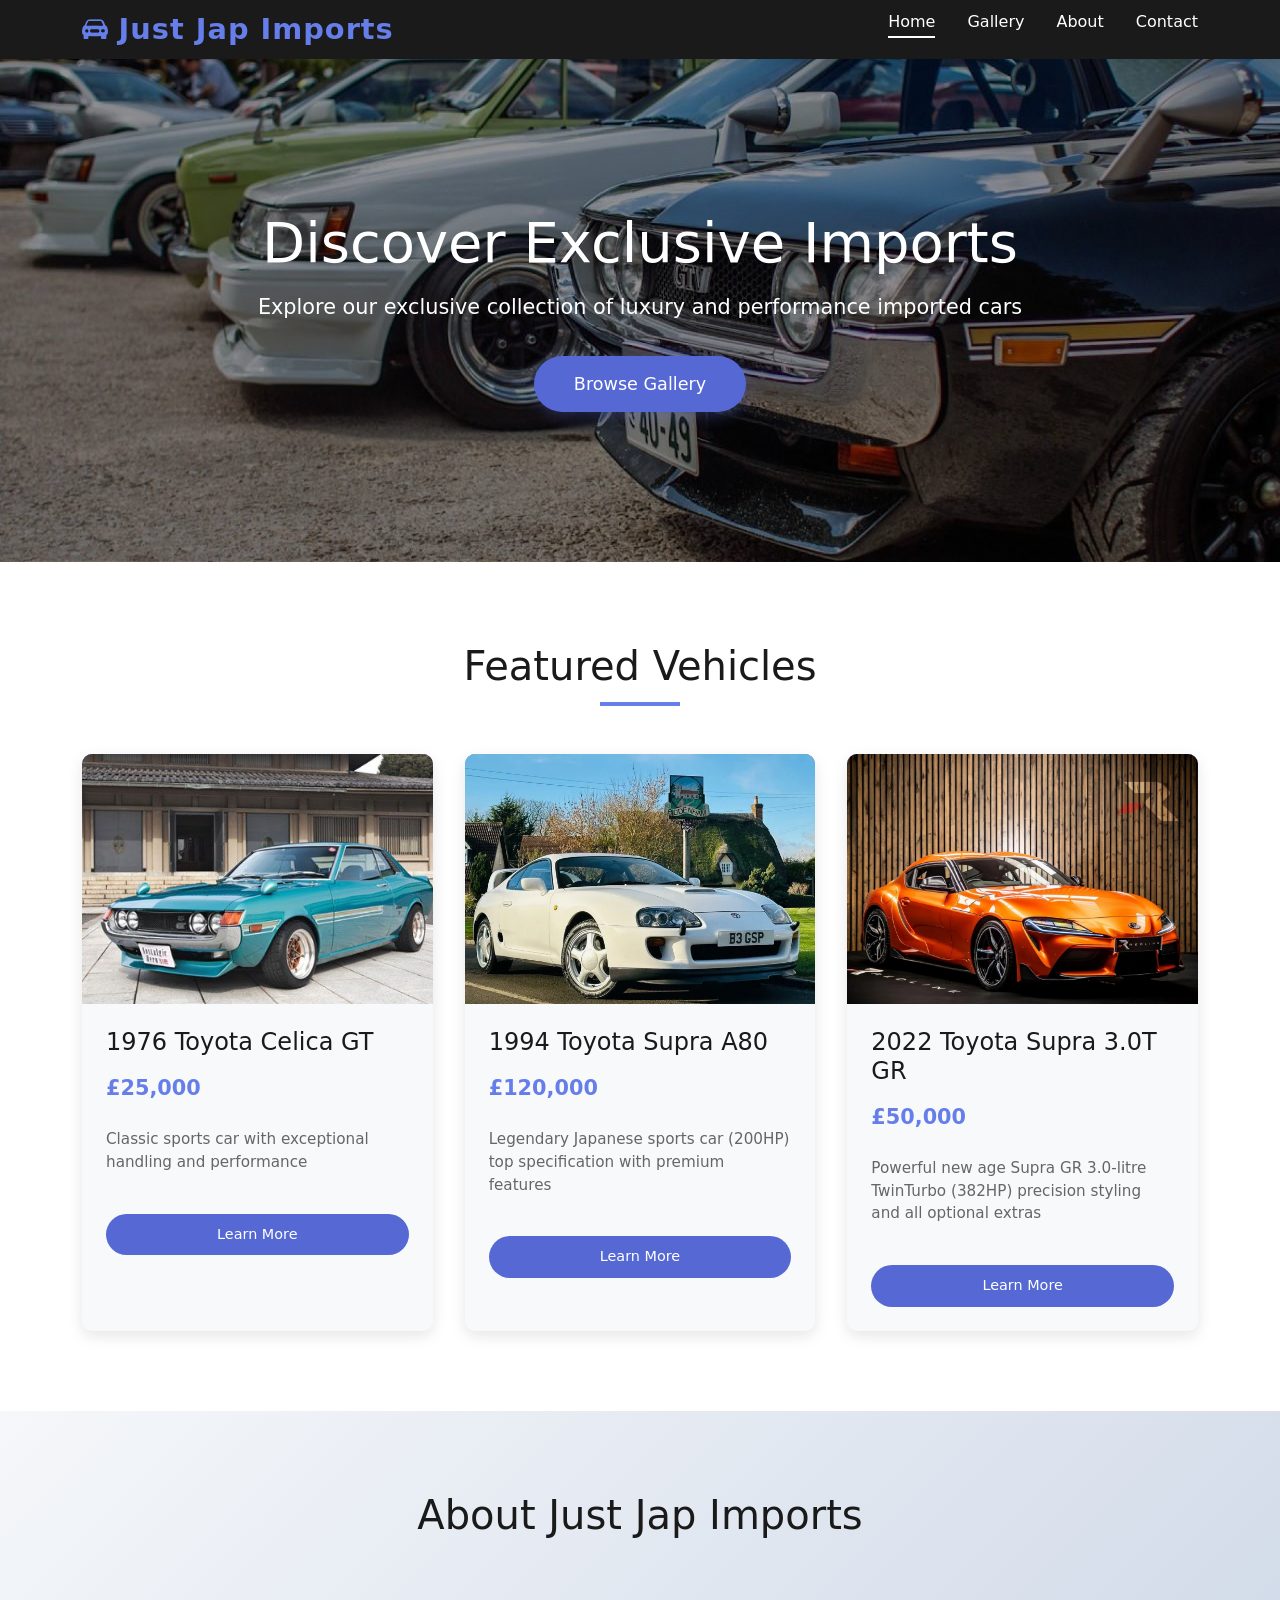
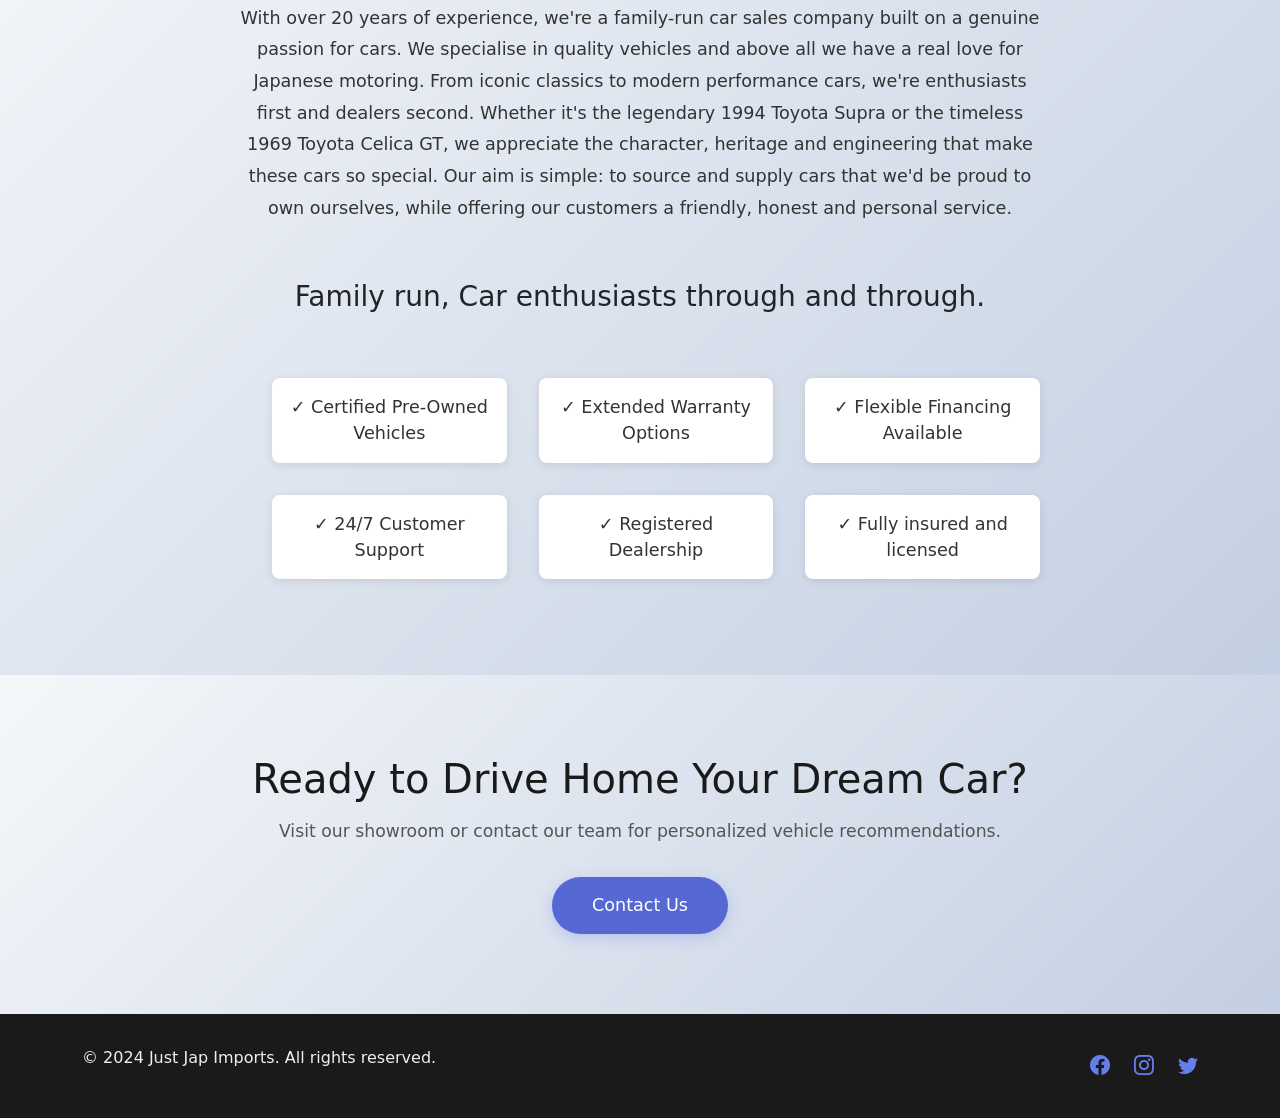
==== commit 3fe246ee: "changes to code after validation and changes to readme.md based on criteria" ====
--- a/index.html
+++ b/index.html
@@ -15,7 +15,7 @@
             <div class="logo"><i class="bi bi-car-front-fill"></i> Just Jap Imports</div>
 
             <input class="nav-toggle-input" type="checkbox" id="nav-toggle-home">
-            <label class="nav-toggle" for="nav-toggle-home" aria-label="Toggle navigation">
+            <label class="nav-toggle" for="nav-toggle-home" >
                 <i class="bi bi-list"></i>
             </label>
 
@@ -74,10 +74,10 @@
         <div class="container">
             <h2>About Just Jap Imports</h2>
             <div class="about-content">
-                <p>With over 20 years of experience, we’re a family-run car sales company built on a genuine passion for cars. We specialise in quality vehicles and above all we have a real love for Japanese motoring.
-From iconic classics to modern performance cars, we’re enthusiasts first and dealers second. Whether it’s the legendary 1994 Toyota Supra or the timeless 1969 Toyota Celica GT, we appreciate the character, heritage and engineering that make these cars so special.
-Our aim is simple: to source and supply cars that we’d be proud to own ourselves, while offering our customers a friendly, honest and personal service.
- <br><h4> Family run, Car enthusiasts through and through.<h4><br> </p>
+                <p>With over 20 years of experience, we're a family-run car sales company built on a genuine passion for cars. We specialise in quality vehicles and above all we have a real love for Japanese motoring.
+From iconic classics to modern performance cars, we're enthusiasts first and dealers second. Whether it's the legendary 1994 Toyota Supra or the timeless 1969 Toyota Celica GT, we appreciate the character, heritage and engineering that make these cars so special.
+Our aim is simple: to source and supply cars that we'd be proud to own ourselves, while offering our customers a friendly, honest and personal service.</p>
+ <br> <h3> Family run, Car enthusiasts through and through.</h3> <br> 
                 <ul class="features">
                     <li>✓ Certified Pre-Owned Vehicles</li>
                     <li>✓ Extended Warranty Options</li>
--- a/styles.css
+++ b/styles.css
@@ -1,6 +1,4 @@
-/* ============================================
-   Global Styles & Reset
-   ============================================ */
+/*    Global Styles & Reset  */
 * {
     margin: 0;
     padding: 0;
@@ -24,9 +22,7 @@
     padding: 0 20px;
 }
 
-/* ============================================
-   Navigation Bar
-   ============================================ */
+/*    Navigation Bar */
 .navbar {
     background-color: #1a1a1a;
     padding: 1rem 0;
@@ -95,9 +91,7 @@
     color: #667eea;
 }
 
-/* ============================================
-    Home Page: Hero Section
-    ============================================ */
+/* Home Page: Hero Section */
 .hero {
     background-image: linear-gradient(rgba(0, 0, 0, 0.42), rgba(0, 0, 0, 0.42)), url("images/banner.jpg");
     background-position: center;
@@ -144,9 +138,7 @@
     box-shadow: 0 6px 20px #667eea;
 }
 
-/* ============================================
-    Shared: Vehicle Cards and Gallery Controls
-    ============================================ */
+/*  Shared: Vehicle Cards and Gallery Controls */
 .cars {
     padding: 80px 0;
     background-color: #fff;
@@ -404,9 +396,7 @@
     transform: scale(1.05);
 }
 
-/* ============================================
-    Home Page: About Section
-    ============================================ */
+/*  Home Page: About Section */
 .about {
     padding: 80px 0;
     background: linear-gradient(135deg, #f5f7fa 0%, #c3cfe2 100%);
@@ -448,9 +438,7 @@
     box-shadow: 0 2px 8px rgba(0, 0, 0, 0.1);
 }
 
-/* ============================================
-    Contact Page: Form and Contact Information
-    ============================================ */
+/*  Contact Page: Form and Contact Information */
 .contact {
     padding: 80px 0;
     background-color: #fff;
@@ -521,9 +509,7 @@
     font-size: 1rem;
 }
 
-/* ============================================
-    Shared: Footer
-    ============================================ */
+/*  Shared: Footer */
 .footer {
     background-color: #1a1a1a;
     color: #ecf0f1;
@@ -555,9 +541,7 @@
     color: #764ba2;
 }
 
-/* ============================================
-    Shared: Animations and Button Layout
-    ============================================ */
+/* Shared: Animations and Button Layout */
 @keyframes slideDown {
     from {
         opacity: 0;
@@ -594,9 +578,7 @@
     text-align: center;
 }
 
-/* ============================================
-    Home Page: Contact Call to Action
-    ============================================ */
+/* Home Page: Contact Call to Action */
 .contact-cta {
     padding: 80px 0;
     text-align: center;
@@ -639,9 +621,7 @@
     box-shadow: 0 6px 20px #667eea;
 }
 
-/* ============================================
-    Gallery and Contact Pages: Page Header
-    ============================================ */
+/* Gallery and Contact Pages: Page Header */
 .page-header {
     background-image: linear-gradient(rgba(0, 0, 0, 0.42), rgba(0, 0, 0, 0.42)), url("images/banner.jpg");
     color: white;
@@ -659,9 +639,7 @@
     opacity: 0.95;
 }
 
-/* ============================================
-    Gallery Page: Vehicle Grid
-    ============================================ */
+/* Gallery Page: Vehicle Grid */
 .gallery-page {
     padding: 80px 0;
     background-color: #fff;
@@ -684,9 +662,7 @@
     height: 220px;
 }
 
-/* ============================================
-    Contact Page: Contact Layout
-    ============================================ */
+/* Contact Page: Contact Layout */
 .contact-page {
     padding: 80px 0;
     background-color: #fff;
@@ -726,9 +702,7 @@
     line-height: 1.8;
 }
 
-/* ============================================
-    Shared: Responsive Layout
-    ============================================ */
+/* Responsive Layout */
 @media (max-width: 768px) {
     .navbar .container {
         flex-direction: row;
